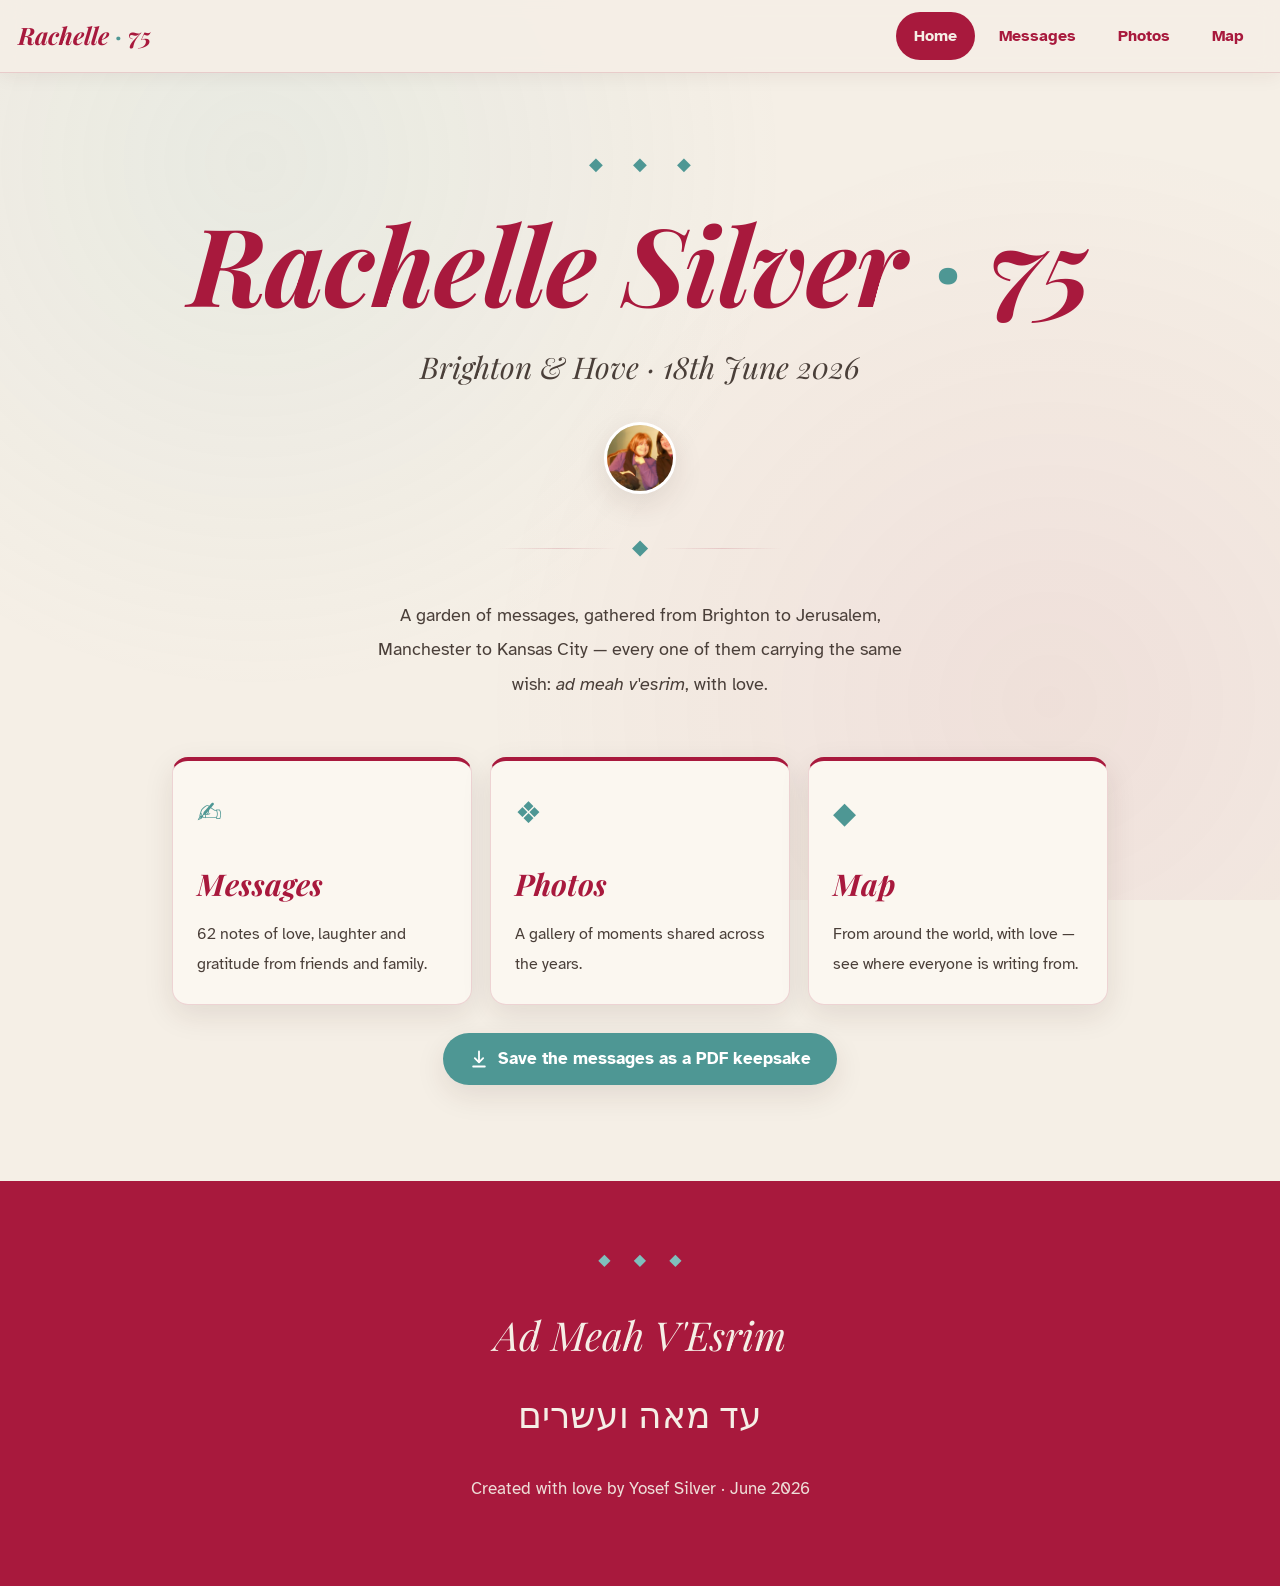
==== index.html @ 21984458 "Add Rachelle Silver 75th birthday tribute site and Pages deploy workflow Static site (home, messages" ====
<!DOCTYPE html>
<html lang="en">
<head>
<meta charset="UTF-8" />
<meta name="viewport" content="width=device-width, initial-scale=1.0, viewport-fit=cover" />
<title>Rachelle Silver · 75 — With Love From Around the World</title>
<meta name="description" content="A birthday tribute to Rachelle (Corinne) Silver on her 75th — Brighton & Hove, 18th June 2026." />
<link rel="preconnect" href="https://fonts.googleapis.com" />
<link rel="preconnect" href="https://fonts.gstatic.com" crossorigin />
<link href="https://fonts.googleapis.com/css2?family=Playfair+Display:ital,wght@0,400;0,500;0,600;0,700;1,400;1,500;1,600;1,700&family=Atkinson+Hyperlegible:ital,wght@0,400;0,700;1,400;1,700&display=swap" rel="stylesheet" />
<link rel="stylesheet" href="styles.css" />
</head>
<body>

<header class="site-head">
  <a class="brand" href="index.html">Rachelle <span class="b-dot">·</span> 75</a>
  <nav class="site-nav" aria-label="Main">
    <a href="index.html" class="active">Home</a>
    <a href="messages.html">Messages</a>
    <a href="photos.html">Photos</a>
    <a href="map.html">Map</a>
  </nav>
</header>

<header class="hero">
  <p class="diamonds">◆ ◆ ◆</p>
  <h1>Rachelle Silver <span class="dot">·</span> 75</h1>
  <p class="sub">Brighton &amp; Hove · 18th June 2026</p>
  <div class="hero-photos" id="heroPhotos" aria-hidden="true"></div>
  <div class="hr-diamonds">◆</div>
  <p class="blessing">A garden of messages, gathered from Brighton to Jerusalem, Manchester to Kansas City — every one of them carrying the same wish: <em>ad meah v'esrim</em>, with love.</p>
</header>

<nav class="home-cards" aria-label="Explore">
  <a class="home-card" href="messages.html">
    <span class="hc-mark">✍</span>
    <h3>Messages</h3>
    <p id="msgCount">Notes of love, laughter and gratitude from friends and family.</p>
  </a>
  <a class="home-card" href="photos.html">
    <span class="hc-mark">❖</span>
    <h3>Photos</h3>
    <p>A gallery of moments shared across the years.</p>
  </a>
  <a class="home-card" href="map.html">
    <span class="hc-mark">◆</span>
    <h3>Map</h3>
    <p>From around the world, with love — see where everyone is writing from.</p>
  </a>
</nav>

<div class="pdf-wrap">
  <button class="pdf-btn" id="pdfBtn" type="button" aria-label="Save this tribute as a PDF keepsake">
    <svg viewBox="0 0 24 24" fill="none" stroke="currentColor" stroke-width="2.2" stroke-linecap="round" stroke-linejoin="round" aria-hidden="true"><path d="M12 3v12"></path><path d="m7 11 5 5 5-5"></path><path d="M5 21h14"></path></svg>
    Save the messages as a PDF keepsake
  </button>
</div>

<footer>
  <p class="fdiamonds">◆ ◆ ◆</p>
  <p class="heb">Ad Meah V'Esrim<span class="rtl" dir="rtl" lang="he">עד מאה ועשרים</span></p>
  <p class="made">Created with love by Yosef Silver · June 2026</p>
</footer>

<script src="data.js"></script>
<script>
// hero photo band — a curated, evenly-spread selection of the senders' photos
(function(){
  const host=document.getElementById('heroPhotos');
  if(host && ALL_PHOTOS.length){
    const MAX=Math.min(ALL_PHOTOS.length, 18);
    const stepN=Math.max(1, Math.floor(ALL_PHOTOS.length/MAX));
    const picks=[];
    for(let i=0;i<ALL_PHOTOS.length && picks.length<MAX;i+=stepN) picks.push(ALL_PHOTOS[i]);
    picks.forEach(p=>{
      const img=new Image();
      img.className='hp';img.loading='lazy';img.src=p.src;img.alt='';
      img.onerror=()=>img.remove();
      host.appendChild(img);
    });
  }
  document.getElementById('msgCount').textContent =
    MESSAGES.length + ' notes of love, laughter and gratitude from friends and family.';
  // PDF button → open the messages page's print view
  document.getElementById('pdfBtn').addEventListener('click',()=>{
    window.location.href='messages.html?print=1';
  });
})();
</script>
</body>
</html>
---- styles.css ----
/* ============================================================
   Rachelle Silver · 75 — shared stylesheet (mini site)
   ============================================================ */
@import url('https://fonts.googleapis.com/css2?family=Playfair+Display:ital,wght@0,400;0,500;0,600;0,700;1,400;1,500;1,600;1,700&family=Atkinson+Hyperlegible:ital,wght@0,400;0,700;1,400;1,700&display=swap');

:root{
  --cream:#F5EFE6;
  --cream-deep:#EFE6D8;
  --card:#FBF7F0;
  --crimson:#A8193D;
  --crimson-deep:#85102F;
  --teal:#7FBFBC;
  --teal-deep:#4E9794;
  --ink:#241C18;
  --ink-soft:#4A3F39;
  --line:rgba(168,25,61,.16);
  --shadow:0 10px 30px rgba(60,30,20,.10);
  --shadow-lg:0 18px 50px rgba(60,30,20,.18);
  --body-font:'Atkinson Hyperlegible','Lexend',system-ui,sans-serif; /* @kind font */
  --display:'Playfair Display',Georgia,serif; /* @kind font */
  --maxw:1080px;
}

*{box-sizing:border-box;}
html{scroll-behavior:smooth;scroll-padding-top:130px;-webkit-text-size-adjust:100%;}
body{
  margin:0;
  background:var(--cream);
  color:var(--ink);
  font-family:var(--body-font);
  font-size:21px;
  line-height:1.9;
  overflow-x:hidden;
  -webkit-font-smoothing:antialiased;
}
img{max-width:100%;display:block;}
a{color:inherit;}

body::before{
  content:"";position:fixed;inset:0;z-index:-1;pointer-events:none;
  background:
    radial-gradient(circle at 20% 18%, rgba(127,191,188,.10), transparent 42%),
    radial-gradient(circle at 82% 78%, rgba(168,25,61,.07), transparent 45%);
}

.wrap{max-width:var(--maxw);margin:0 auto;padding:0 22px;}

/* ============ SITE HEADER / NAV (every page) ============ */
.site-head{
  position:sticky;top:0;z-index:40;
  display:flex;align-items:center;justify-content:space-between;gap:14px;
  padding:12px 18px;
  background:rgba(245,239,230,.94);
  backdrop-filter:blur(10px);
  -webkit-backdrop-filter:blur(10px);
  border-bottom:1px solid var(--line);
  box-shadow:0 4px 18px rgba(60,30,20,.06);
}
.site-head .brand{
  font-family:var(--display);font-style:italic;font-weight:700;
  color:var(--crimson);font-size:24px;text-decoration:none;white-space:nowrap;
}
.site-head .brand .b-dot{color:var(--teal-deep);font-style:normal;}
.site-nav{display:flex;gap:6px;overflow-x:auto;scrollbar-width:none;}
.site-nav::-webkit-scrollbar{display:none;}
.site-nav a{
  flex:0 0 auto;min-height:48px;display:inline-flex;align-items:center;
  padding:0 18px;border-radius:999px;text-decoration:none;
  font-size:16px;font-weight:700;color:var(--crimson);
  transition:background .18s ease,color .18s ease;
}
.site-nav a:hover{background:rgba(168,25,61,.10);}
.site-nav a.active{background:var(--crimson);color:var(--cream);}

/* ============ HERO ============ */
.hero{text-align:center;padding:74px 22px 48px;position:relative;}
.diamonds{color:var(--teal-deep);letter-spacing:.7em;font-size:18px;margin:0 0 26px;padding-left:.7em;}
.hero h1{
  font-family:var(--display);font-style:italic;font-weight:700;color:var(--crimson);
  font-size:clamp(54px,13vw,108px);line-height:1.02;margin:0;letter-spacing:-.01em;text-wrap:balance;
}
.hero h1 .dot{color:var(--teal-deep);font-style:normal;}
.hero .sub{font-family:var(--display);font-style:italic;font-size:clamp(20px,4.6vw,30px);color:var(--ink-soft);margin:22px 0 0;}
.hero .blessing{margin:30px auto 0;max-width:560px;font-size:18px;color:var(--ink-soft);}
.hero-photos{display:flex;justify-content:center;flex-wrap:wrap;gap:10px;margin:26px auto 4px;max-width:720px;}
.hero-photos .hp{
  width:72px;height:72px;border-radius:50%;object-fit:cover;object-position:center 28%;
  border:3px solid #fff;box-shadow:var(--shadow);background:var(--cream-deep);
}
.hero-photos .hp:nth-child(even){transform:translateY(8px);}
.hr-diamonds{display:flex;align-items:center;justify-content:center;gap:14px;color:var(--teal-deep);margin:34px 0 4px;}
.hr-diamonds::before,.hr-diamonds::after{content:"";height:1px;width:min(120px,22vw);background:linear-gradient(to right,transparent,var(--line),transparent);}

/* ============ HOME NAV CARDS ============ */
.home-cards{
  max-width:980px;margin:8px auto 0;padding:0 22px 20px;
  display:grid;grid-template-columns:repeat(3,1fr);gap:18px;
}
.home-card{
  display:flex;flex-direction:column;justify-content:flex-end;
  min-height:200px;padding:24px;border-radius:16px;text-decoration:none;
  background:var(--card);border:1px solid var(--line);border-top:4px solid var(--crimson);
  box-shadow:var(--shadow);transition:transform .15s ease,box-shadow .15s ease;
}
.home-card:hover{transform:translateY(-4px);box-shadow:var(--shadow-lg);}
.home-card .hc-mark{font-size:30px;color:var(--teal-deep);letter-spacing:.3em;margin:0 0 auto;}
.home-card h3{font-family:var(--display);font-style:italic;font-weight:700;color:var(--crimson);font-size:30px;margin:14px 0 6px;}
.home-card p{margin:0;font-size:16px;color:var(--ink-soft);}
.pdf-btn{
  display:inline-flex;align-items:center;gap:9px;min-height:52px;margin:0 auto;padding:0 26px;
  background:var(--teal-deep);color:#fff;border:none;cursor:pointer;border-radius:999px;
  font-family:var(--body-font);font-size:17px;font-weight:700;box-shadow:var(--shadow);
  transition:background .18s ease,transform .12s ease;text-decoration:none;
}
.pdf-btn:hover{background:#356b68;}
.pdf-btn:active{transform:scale(.97);}
.pdf-btn svg{width:20px;height:20px;}
.pdf-wrap{text-align:center;padding:8px 22px 56px;}

/* ============ SECTION HEADERS ============ */
section.block{padding:48px 0 56px;}
.section-head{text-align:center;margin:0 0 40px;}
.section-head h2{font-family:var(--display);font-style:italic;font-weight:700;color:var(--crimson);font-size:clamp(34px,7vw,52px);margin:0;text-wrap:balance;}
.section-head .eyebrow{color:var(--teal-deep);letter-spacing:.32em;font-size:13px;text-transform:uppercase;margin:0 0 12px;font-weight:700;}
.section-head p{max-width:640px;margin:14px auto 0;color:var(--ink-soft);font-size:18px;}

/* ============ A–Z + NUMBER INDEX (messages page) ============ */
.index-bar{
  position:sticky;top:72px;z-index:30;
  background:rgba(245,239,230,.94);backdrop-filter:blur(10px);-webkit-backdrop-filter:blur(10px);
  border-bottom:1px solid var(--line);
}
.index-bar .row{display:flex;align-items:center;gap:2px;overflow-x:auto;padding:8px 18px;scrollbar-width:none;}
.index-bar .row::-webkit-scrollbar{display:none;}
.index-bar .row.numrow{padding-top:0;border-top:1px dashed var(--line);gap:6px;}
.azletter{
  flex:0 0 auto;min-width:34px;height:44px;padding:0 2px;border:none;background:transparent;cursor:pointer;
  color:var(--crimson);font-family:var(--display);font-style:italic;font-weight:700;font-size:22px;
  line-height:44px;border-radius:8px;transition:color .15s ease,background .15s ease;
}
.azletter:hover{background:rgba(127,191,188,.22);}
.azletter.cur{color:var(--teal-deep);text-decoration:underline;text-underline-offset:5px;}
.numbtn{
  flex:0 0 auto;min-width:40px;height:40px;padding:0 4px;border:1px solid var(--line);background:var(--card);cursor:pointer;
  color:var(--crimson);font-family:var(--body-font);font-size:15px;font-weight:700;border-radius:9px;
  transition:background .15s ease,color .15s ease,border-color .15s ease;
}
.numbtn:hover{background:var(--crimson);color:var(--cream);border-color:var(--crimson);}
.numbtn.cur{background:var(--teal);color:#173f3d;border-color:var(--teal);}

/* ============ GALLERY ============ */
.gallery{columns:4 220px;column-gap:16px;}
.gallery .photo-container{
  break-inside:avoid;margin:0 0 16px;position:relative;border-radius:10px;overflow:hidden;
  background:var(--cream-deep);box-shadow:var(--shadow);cursor:zoom-in;border:4px solid #fff;
}
.gallery .ar{aspect-ratio:1/1;width:100%;}
.gallery img{width:100%;height:100%;object-fit:cover;object-position:center 30%;transition:transform .4s ease;}
.gallery .photo-container:hover img{transform:scale(1.05);}
.gallery .cap{
  position:absolute;left:0;right:0;bottom:0;padding:22px 12px 10px;font-size:14px;font-weight:700;color:#fff;
  background:linear-gradient(to top,rgba(20,8,12,.78),transparent);opacity:0;transition:opacity .2s ease;
}
.gallery .photo-container:hover .cap,.gallery .photo-container:focus-within .cap{opacity:1;}

/* ============ MAP ============ */
.map-card{background:var(--card);border:1px solid var(--line);border-radius:16px;box-shadow:var(--shadow);padding:14px;overflow:hidden;}
#worldmap{width:100%;height:auto;display:block;}
#worldmap .country{fill:var(--cream-deep);stroke:#d9cdb8;stroke-width:.4;}
#worldmap .pin{fill:var(--crimson);stroke:#fff;stroke-width:1.5;cursor:pointer;transition:r .15s ease;}
#worldmap .pin:hover{fill:var(--crimson-deep);}
#worldmap .pin-ring{fill:none;stroke:var(--crimson);stroke-width:1.2;opacity:.5;}
.map-tip{
  position:fixed;z-index:90;pointer-events:none;background:var(--ink);color:var(--cream);
  padding:10px 14px;border-radius:10px;font-size:14px;line-height:1.5;max-width:260px;
  box-shadow:var(--shadow-lg);opacity:0;transition:opacity .12s ease;transform:translate(-50%,-100%);
}
.map-tip b{color:var(--teal);}
.map-legend{display:flex;flex-wrap:wrap;gap:10px 18px;justify-content:center;margin:18px 0 0;font-size:15px;color:var(--ink-soft);}
.map-legend span{display:inline-flex;align-items:center;gap:8px;}
.map-legend i{width:12px;height:12px;border-radius:50%;background:var(--crimson);border:2px solid #fff;box-shadow:0 0 0 1px var(--line);}

/* ============ MESSAGES ============ */
.messages{max-width:680px;margin:0 auto;display:flex;flex-direction:column;gap:26px;}
.msg{
  break-inside:avoid;position:relative;background:var(--card);border-radius:14px;border-top:4px solid var(--crimson);
  box-shadow:var(--shadow);padding:26px 26px 28px;margin:0 0 26px;scroll-margin-top:150px;
}
.msg-num{
  position:absolute;top:-16px;left:22px;width:38px;height:38px;border-radius:50%;
  background:var(--crimson);color:var(--cream);display:flex;align-items:center;justify-content:center;
  font-family:var(--display);font-style:italic;font-weight:700;font-size:17px;box-shadow:var(--shadow);border:2px solid var(--card);
}
.msg-name{font-family:var(--display);font-style:italic;font-weight:700;color:var(--crimson);font-size:34px;line-height:1.15;margin:0;}
.msg-loc{display:inline-flex;align-items:center;gap:6px;color:var(--teal-deep);font-size:14px;font-weight:700;margin:8px 0 0;letter-spacing:.02em;}
.msg-photo{margin:0 0 4px;border-radius:10px;overflow:hidden;box-shadow:var(--shadow);cursor:zoom-in;border:4px solid #fff;}
.msg-photo .ar{aspect-ratio:4/3;width:100%;}
.msg-photo img{width:100%;height:100%;object-fit:cover;object-position:center 28%;}
.msg-text{margin:16px 0 0;font-size:21px;line-height:1.85;color:var(--ink);}
.msg-photo + .msg-text{margin-top:18px;}
.msg-text p{margin:0 0 1.1em;}
.msg-text p:last-child{margin-bottom:0;}
.msg.poem .msg-text{font-style:italic;line-height:1.7;color:var(--ink-soft);white-space:pre-line;}
.msg-sig{margin:22px 0 0;padding:18px 0 0;border-top:1px solid var(--line);text-align:right;}
.msg-sig .sig-dash{display:block;color:var(--teal);font-size:15px;margin:0 0 4px;}
.msg-sig .msg-name{font-size:28px;margin:0;}
.msg-sig .msg-loc{justify-content:flex-end;margin:6px 0 0;}
.thumb-row{display:flex;flex-wrap:wrap;gap:10px;margin:16px 0 0;}
.thumb-row .photo-container{width:74px;height:74px;border-radius:8px;overflow:hidden;cursor:zoom-in;box-shadow:var(--shadow);border:3px solid #fff;}
.thumb-row img{width:100%;height:100%;object-fit:cover;object-position:center 28%;}
.msg.flash{animation:flashcard 1.9s ease;}
@keyframes flashcard{0%,100%{box-shadow:var(--shadow);}24%{box-shadow:0 0 0 4px var(--teal),var(--shadow-lg);}}

/* ============ FOOTER ============ */
footer{text-align:center;padding:64px 22px 80px;background:var(--crimson);color:var(--cream);margin-top:40px;}
footer .heb{font-family:var(--display);font-style:italic;font-size:clamp(26px,6vw,40px);margin:0;}
footer .heb .rtl{display:block;font-style:normal;margin-top:6px;font-size:.9em;}
footer .made{margin:26px 0 0;font-size:17px;opacity:.92;}
footer .fdiamonds{color:var(--teal);letter-spacing:.6em;font-size:16px;margin:0 0 22px;padding-left:.6em;}

/* ============ LIGHTBOX ============ */
.lightbox{position:fixed;inset:0;z-index:100;background:rgba(20,8,12,.92);display:none;align-items:center;justify-content:center;padding:24px;}
.lightbox.open{display:flex;}
.lightbox img{max-width:94vw;max-height:84vh;object-fit:contain;border-radius:8px;box-shadow:var(--shadow-lg);}
.lightbox .lb-cap{position:absolute;bottom:24px;left:0;right:0;text-align:center;color:var(--cream);font-size:16px;font-weight:700;}
.lb-btn{
  position:absolute;background:rgba(245,239,230,.14);color:var(--cream);border:1px solid rgba(245,239,230,.3);
  width:56px;height:56px;border-radius:50%;font-size:26px;cursor:pointer;display:flex;align-items:center;justify-content:center;transition:background .15s ease;
}
.lb-btn:hover{background:rgba(245,239,230,.28);}
.lb-close{top:20px;right:20px;}
.lb-prev{left:14px;top:50%;transform:translateY(-50%);}
.lb-next{right:14px;top:50%;transform:translateY(-50%);}

@media (max-width:760px){
  .home-cards{grid-template-columns:1fr;}
}
@media (max-width:640px){
  body{font-size:20px;}
  .hero{padding:54px 20px 36px;}
  section.block{padding:42px 0;}
  .gallery{columns:1;column-gap:0;}
  .gallery .photo-container{margin-bottom:14px;}
  .msg{padding:22px 20px 24px;}
  .site-head .brand{font-size:20px;}
  .index-bar{top:66px;}
  .lb-prev{left:8px;}
  .lb-next{right:8px;}
}
@media (prefers-reduced-motion:reduce){
  html{scroll-behavior:auto;}
  *{transition:none!important;}
}

.print-gallery{display:none;}

/* ============ PRINT / PDF ============ */
@media print{
  @page{size:A4;margin:16mm 14mm;}
  html,body{background:#fff!important;}
  .site-head,.index-bar,.lightbox,.pdf-btn,.pdf-wrap,.home-cards,.msg-num{display:none!important;}
  .hero{padding:0 0 18px!important;}
  .hero h1{font-size:40pt!important;}
  .messages{display:block!important;}
  .msg{break-inside:avoid;page-break-inside:avoid;box-shadow:none!important;border:1px solid #e4d9c8!important;border-top:3px solid var(--crimson)!important;margin:0 0 14px!important;padding:16px 18px!important;}
  .msg-text{font-size:12pt!important;line-height:1.55!important;}
  .msg-photo{box-shadow:none!important;border:1px solid #ddd!important;}
  .msg-photo .ar{aspect-ratio:auto!important;height:auto!important;}
  .msg-photo img{height:auto!important;max-height:70mm;}
  /* print-only photo gallery after the messages */
  .print-gallery{display:block!important;break-before:page;}
  .print-gallery .gallery{columns:3 60mm!important;column-gap:6px!important;}
  .print-gallery .photo-container{break-inside:avoid;margin-bottom:6px!important;border:1px solid #ddd!important;box-shadow:none!important;}
  .print-gallery .ar{aspect-ratio:1/1!important;}
  .print-gallery .cap{position:static!important;opacity:1!important;background:none!important;color:var(--ink-soft)!important;padding:4px 2px 0!important;font-weight:700;}
  a{color:inherit!important;text-decoration:none!important;}
}
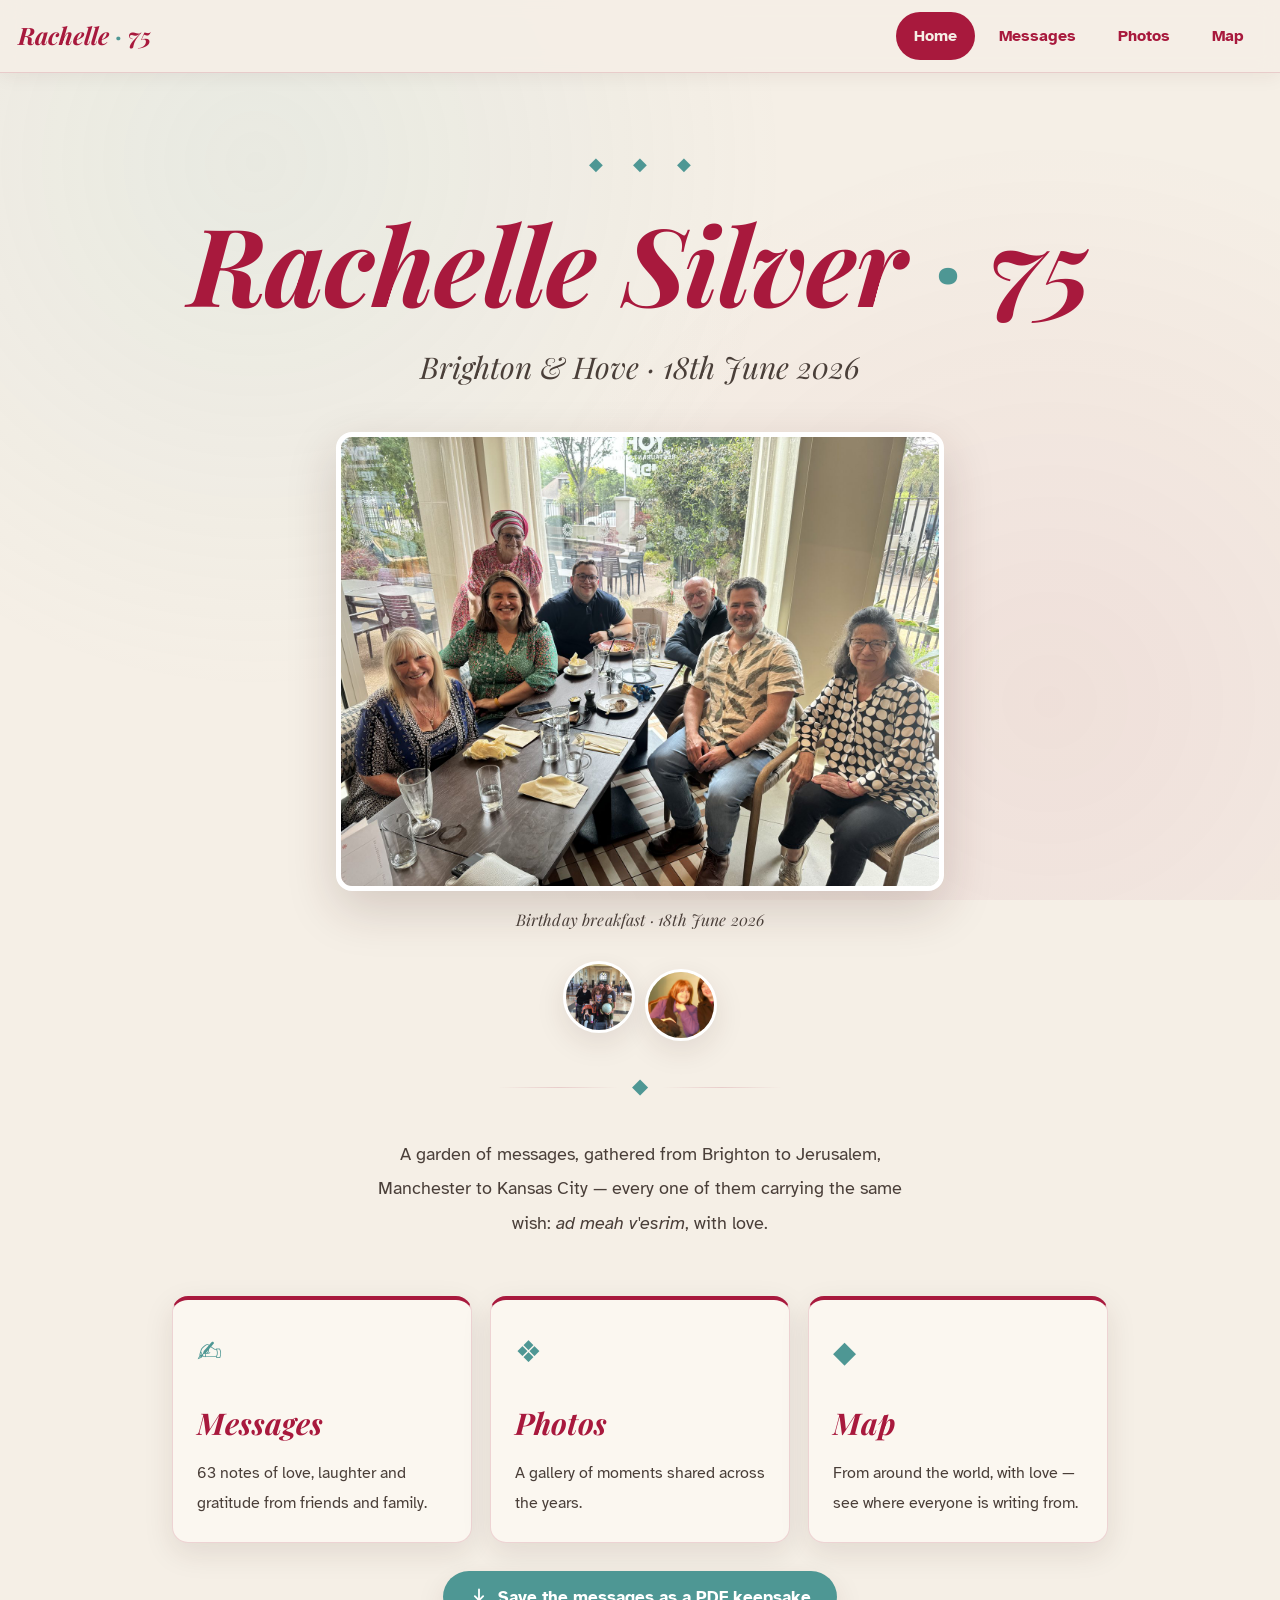
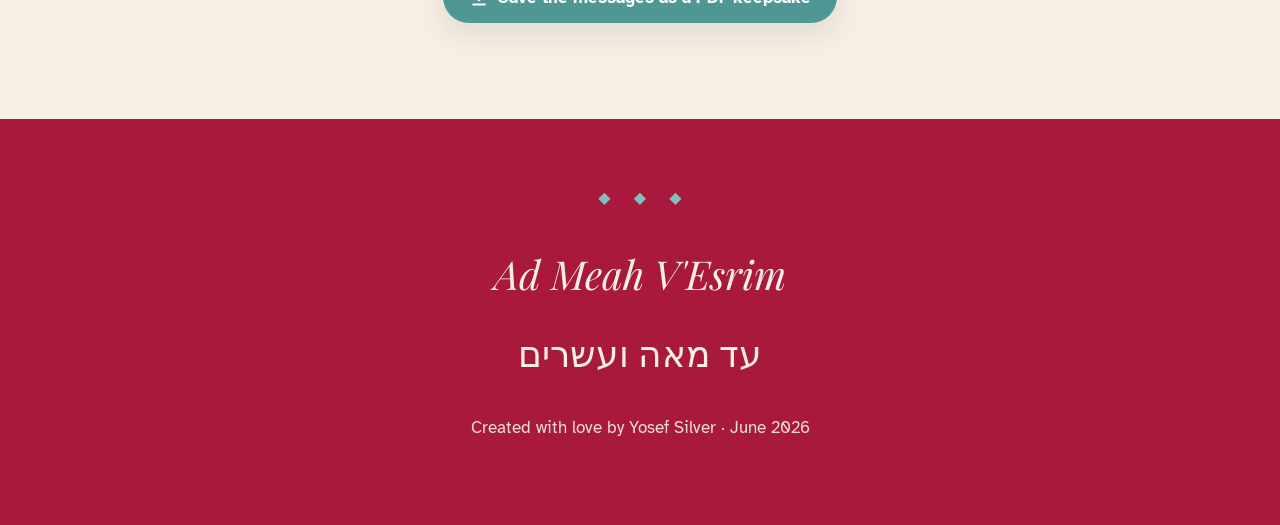
==== commit ef724956: "Add birthday breakfast photo as featured hero on home page Co-Authored-By: Claude Opus 4.8 <noreply@" ====
--- a/index.html
+++ b/index.html
@@ -26,6 +26,10 @@
   <p class="diamonds">◆ ◆ ◆</p>
   <h1>Rachelle Silver <span class="dot">·</span> 75</h1>
   <p class="sub">Brighton &amp; Hove · 18th June 2026</p>
+  <figure class="hero-feature">
+    <img src="assets/bd-breakfast.jpeg" alt="Rachelle with family and friends at her 75th birthday breakfast" loading="eager" />
+    <figcaption>Birthday breakfast · 18th June 2026</figcaption>
+  </figure>
   <div class="hero-photos" id="heroPhotos" aria-hidden="true"></div>
   <div class="hr-diamonds">◆</div>
   <p class="blessing">A garden of messages, gathered from Brighton to Jerusalem, Manchester to Kansas City — every one of them carrying the same wish: <em>ad meah v'esrim</em>, with love.</p>
--- a/styles.css
+++ b/styles.css
@@ -82,6 +82,15 @@
 .hero h1 .dot{color:var(--teal-deep);font-style:normal;}
 .hero .sub{font-family:var(--display);font-style:italic;font-size:clamp(20px,4.6vw,30px);color:var(--ink-soft);margin:22px 0 0;}
 .hero .blessing{margin:30px auto 0;max-width:560px;font-size:18px;color:var(--ink-soft);}
+.hero-feature{margin:36px auto 0;max-width:620px;padding:0 6px;}
+.hero-feature img{
+  width:100%;height:auto;display:block;border-radius:16px;
+  border:5px solid #fff;box-shadow:var(--shadow-lg);background:var(--cream-deep);
+}
+.hero-feature figcaption{
+  font-family:var(--display);font-style:italic;font-size:16px;color:var(--ink-soft);
+  margin-top:14px;letter-spacing:.01em;
+}
 .hero-photos{display:flex;justify-content:center;flex-wrap:wrap;gap:10px;margin:26px auto 4px;max-width:720px;}
 .hero-photos .hp{
   width:72px;height:72px;border-radius:50%;object-fit:cover;object-position:center 28%;
